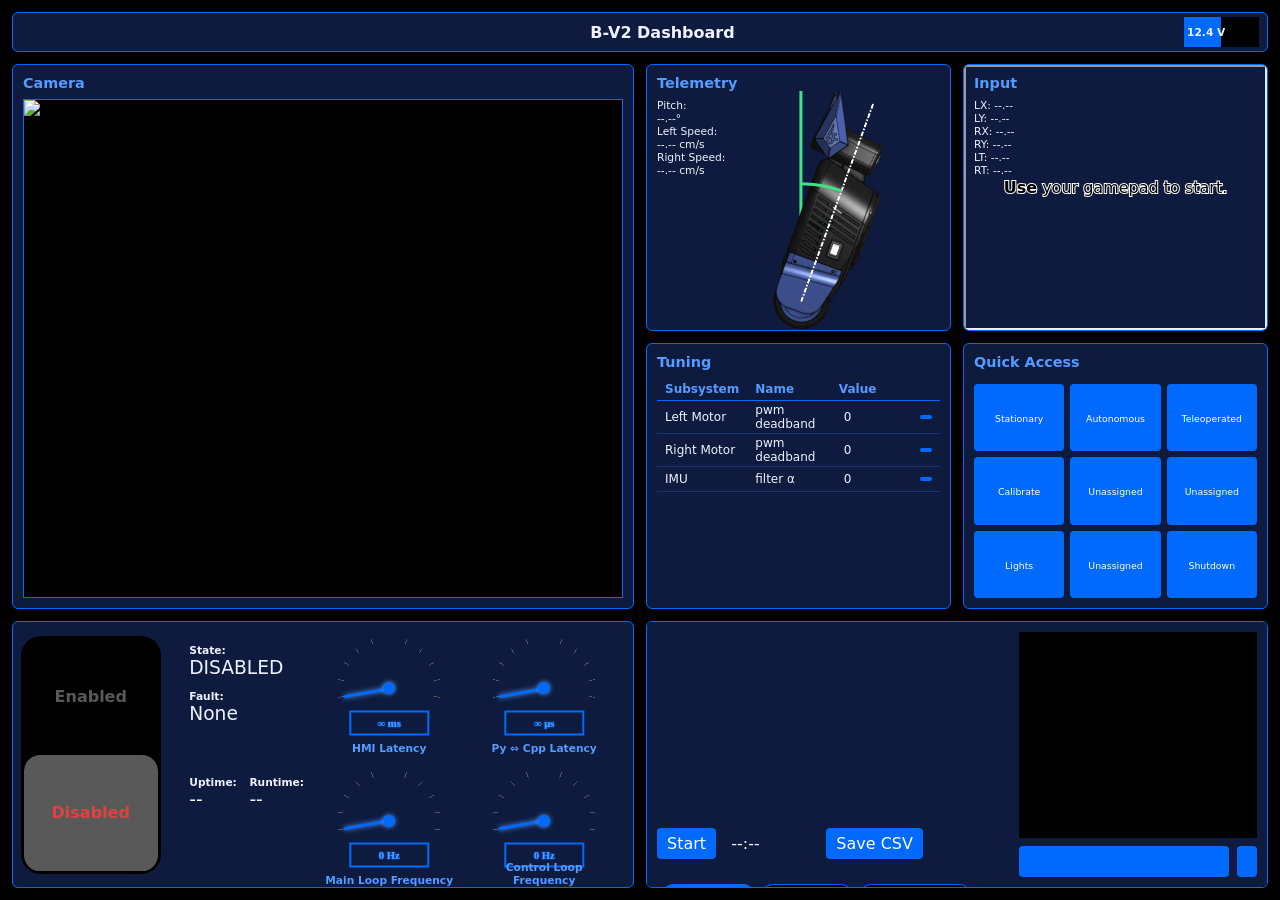
==== hmi/index.html @ c8a8ef7b "changed constants panel to tuning and only included values I need right now" ====
<!DOCTYPE html>
<html lang="en">
<head>
  <meta charset="UTF-8">
  <meta name="viewport" content="width=device-width, initial-scale=1">
  <link rel="icon" type="image/x-icon" href="images\Leaning_Left.png">

  <title>B-V2 Dashboard</title>

  <!-- setup -->
   <link rel="manifest" href="manifest.json">
   <script defer>
    if ('serviceWorker' in navigator) {
      navigator.serviceWorker.register('sw.js');
    }
  </script>

  <!-- stylesheets -->
  <link rel="stylesheet" href="style.css">

  <!-- imports/libraries -->
  <script src="https://unpkg.com/lucide@latest"></script>
  <script src="https://cdn.jsdelivr.net/npm/chart.js"></script>

  <!-- custom scripts -->
  <script src="scripts/robot_link.js" defer></script> <!-- must be first -->
  <script src="scripts/command_handler.js" defer></script>
  <script src="scripts/expand.js" defer></script>
  <script src="scripts/send.js" defer></script>
  <script src="scripts/graphing.js" defer></script>
</head>
<body>

<header>
  <span id="connection" class=""><i data-lucide="globe-off" id="connectionIcon"></i></span>

  <strong>B-V2 Dashboard</strong>

  <span id="battery">12.4 V</span>
</header>

<main>

  <section id="camera" class="panel">
    <h2>Camera</h2>
    <div class="expand" onclick="expand(this)"><i data-lucide="expand"></i></div>
    
    <img class = "feed" src="http://b-v2:2609/stream">
  </section>

  <section id="status" class="panel">
    <div class="expand" onclick="expand(this)"><i data-lucide="expand"></i></div>

    <div id="statusContainer">
      <input type="checkbox" id="enabled" onclick="">

      <div id="timing">
        <div><b>Uptime:</b> <br><span>--</span></div>
        <div><b>Runtime:</b> <br><span>--</span></div>
      </div>

      <div id="state">
        <div><b>State:</b> <br><span id="stateReadout">DISABLED</span></div>
        <div><b>Fault:</b> <br><span>None</span></div>
      </div>

      <div class="gauge" id="hmiLat" style="--p: 0.0;">
        <div class="ticks"></div>
        <div class="needle"></div>
        <div class="hub"></div>
        <span class="reading">∞ ms</span>
        <h2>HMI Latency</h2>
      </div>

      <div class="gauge" id="pipeLat" style="--p: 0.00;">
        <div class="ticks"></div>
        <div class="needle"></div>
        <div class="hub"></div>
        <span class="reading">∞ μs</span>
        <h2>Py ⇔ Cpp Latency</h2>
      </div>
      
      <div class="gauge" id="controlFreq" style="--p: 0.0;">
        <div class="ticks"></div>
        <div class="needle"></div>
        <div class="hub"></div>
        <span class="reading">0 Hz</span>
        <h2>Control Loop Frequency</h2>
      </div>

      <div class="gauge" id="robotFreq" style="--p: 0.0;">
        <div class="ticks"></div>
        <div class="needle"></div>
        <div class="hub"></div>
        <span class="reading">0 Hz</span>
        <h2>Main Loop Frequency</h2>
      </div>
    </div>
  </section>

  <section id="input" class="panel">
    <h2>Input</h2>
    <div class="expand" onclick="expand(this)"><i data-lucide="expand"></i></div>

    <!-- Controller visualization via GamePad Viewer -->
    <iframe id="controller" src="libraries/gamepad-viewer/index.html?color=white&triggers=opacity" allow="gamepad"></iframe>

    <!-- values to print in drive section -->
    <div id="inputValues">
      <!-- joysticks -->
      <div id="leftJoystickX">LX: <span id="leftJoystickXValue">--.--</span></div>
      <div id="leftJoystickY">LY: <span id="leftJoystickYValue">--.--</span></div>
      <div id="rightJoystickX">RX: <span id="rightJoystickXValue">--.--</span></div>
      <div id="rightJoystickY">RY: <span id="rightJoystickYValue">--.--</span></div>

      <!-- triggers -->
      <div id="leftTrigger">LT: <span id="leftTriggerValue">--.--</span></div>
      <div id="rightTrigger">RT: <span id="rightTriggerValue">--.--</span></div>
    </div>
    
  </section>

  <section id="telemetry" class="panel">
    <h2>Telemetry</h2>
    <div class="expand" onclick="expand(this)"><i data-lucide="expand"></i></div>
    
    <div id="telemetryValues">
      <div>Pitch:<br><span id="pitchReadout">--.--</span>°</div>
      <div>Left Speed:<br><span id="lSpeedReadout">--.--</span> cm/s</div>
      <div>Right Speed:<br><span id="rSpeedReadout">--.--</span> cm/s</div>

    </div>

    <div id="tiltStage">
      <div id="tiltGuide"></div>
      <img src="images/tilt_visualization.png" id="tiltVisualization">
      <div id="angleIndicator"></div>
    </div>
  </section>

  <section id="tuning" class="panel">
    <h2>Tuning</h2>
    <div class="expand" onclick="expand(this)"><i data-lucide="expand"></i></div>

    <div class="table-wrap">
      <table class="tuning-table">
        <thead>
          <tr>
            <th>Subsystem</th>
            <th>Name</th>
            <th>Value</th>
            <th></th>
          </tr>
        </thead>
        <tbody>
          <tr>
            <td>Left Motor</td>
            <td>pwm deadband</td>
            <td><input type="number" step="0.01" value="0"></td>
            <td><button class="row-sync" onclick="this.querySelector('svg').classList.toggle('spin')"><i data-lucide="refresh-cw"></i></button></td>
          </tr>
          <tr>
            <td>Right Motor</td>
            <td>pwm deadband</td>
            <td><input type="number" step="0.01" value="0"></td>
            <td><button class="row-sync" onclick="this.querySelector('svg').classList.toggle('spin')"><i data-lucide="refresh-cw"></i></button></td>
          </tr>
          <tr>
            <td>IMU</td>
            <td>filter α</td>
            <td><input type="number" step="0.01" value="0"></td>
            <td><button class="row-sync" onclick="this.querySelector('svg').classList.toggle('spin')"><i data-lucide="refresh-cw"></i></button></td>
          </tr>
        </tbody>
      </table>
    </div>
  </section>

  <section id="quick" class="panel">
    <h2>Quick Access</h2>
    <div class="expand" onclick="expand(this)"><i data-lucide="expand"></i></div>

    <div class="deck">
      <button class="key" data-action="state_stationary"><i data-lucide="anchor"></i><span>Stationary</span></button>
      <button class="key" data-action="state_auto"><i data-lucide="waypoints"></i><span>Autonomous</span></button>
      <button class="key" data-action="state_teleop"><i data-lucide="gamepad-2"></i><span>Teleoperated</span></button>

      <button class="key" data-action="calibrate"><i data-lucide="crosshair"></i><span>Calibrate</span></button>
      <button class="key" data-action="zero-imu"><i data-lucide="circle-dashed"></i><span>Unassigned</span></button>
      <button class="key" data-action="reset"><i data-lucide="circle-dashed"></i><span>Unassigned</span></button>

      <button class="key" data-action="lights"><i data-lucide="lightbulb"></i><span>Lights</span></button>
      <button class="key" data-action="snapshot"><i data-lucide="circle-dashed"></i><span>Unassigned</span></button>
      <button class="key" data-action="shutdown" id="EstopButton"><i data-lucide="power"></i><span>Shutdown</span></button>
  </div>
  </section>

  <section id="log" class="panel">
    <div class="expand" onclick="expand(this)"><i data-lucide="expand"></i></div>

    <div id="graphArea">
      <!-- chart via Chart.js -->
      <div id="graphContainer"><canvas id="dataChart"></canvas></div>

      <button id="start">Start</button>
      <span id="recordingTime">--:--</span>
      <button id="start">Save CSV</button>

      <div id="selections">
        <label><input type="checkbox" value="lMotorSpeed" checked="true" onchange="">lMotorSpeed</label>
        <label><input type="checkbox" value="rMotorSpeed" onchange="">rMotorSpeed</label>
        <label><input type="checkbox" value="rMotorSetpoint" onchange="">rMotorSetpoint</label>
        <label><input type="checkbox" value="lMotorSetpoint" onchange="">lMotorSetpoint</label>
      </div>
    </div>

    <span id="console"></span>
    <input type="text" id="consoleMsg">
    <button id="send"><i data-lucide="send-horizontal"></i></button>
  </section>

</main>
<script type="module">lucide.createIcons();</script>
</body>
</html>
---- hmi/style.css ----
:root {
    --blue: #006aff;
    --blue-dark: #0e1b3f;
    --blue-light: #559cff;

    --green: #41e184;
    --red: #e14141;

    --bg: #000000;
    --text: #eef2ff;
    --grey: #595959;
    --gap: 12px;
    
    --tiltStatusColour: var(--green);
    --pivot-x: 53%;
    --pivot-y: 88%;
}

* {
    box-sizing: border-box;
    margin: 0;
    padding: 0;
}

html,
body {
    height: 100%;
}

body {
    font-family: system-ui, sans-serif;
    background: var(--bg);
    color: var(--text);
    display: grid;
    grid-template-rows: auto 1fr;
    gap: var(--gap);
    padding: var(--gap);
}

header {
    display: flex;
    justify-content: space-between;
    align-items: center;
    background: var(--blue-dark);
    padding: 4px 8px;
    border-radius: 6px;
    border: 1px solid var(--blue);
}

#connection{
  color: var(--green);
  display: inline-block;
  vertical-align: bottom;
  box-sizing: content-box;
  font-size: 30px;
  width: 90pt;
  overflow: hidden;
  white-space: nowrap;
}

#connection:not(.connected) {
  color: var(--red);
  animation: disconnect 1.2s ease-in-out infinite;
}

#connection.connected {
  animation: none;
}

#battery{
  display: inline-flex;
  align-items: center;
  height: 30px;
  aspect-ratio: 500/200;
  font-size: 8pt;
  font-weight: bold;
  background: linear-gradient(90deg, var(--blue) 50%, var(--bg) 50%);
  text-indent: 3px;
}

/* ---- Main grid ---- */

main {
    display: grid;
    gap: var(--gap);
    min-height: 0;
    grid-template-columns: repeat(4, 1fr);
    grid-template-rows: repeat(3, 1fr);
    grid-template-areas: "camera camera telemetry input" 
                          "camera camera tuning quick" 
                          "status status log log";
}

.panel {
    background: var(--blue-dark);
    border: 1px solid var(--blue);
    border-radius: 6px;
    padding: 10px;
    display: flex;
    position: relative;
    flex-direction: column;
    gap: 8px;
    min-height: 0;
    overflow: auto;

    scrollbar-color: var(--blue) transparent;
    scrollbar-width: thin;
}

.panel:hover{
  box-shadow: 1px 1px 5px 2px var(--blue);
}

.expanded{
  grid-area: 1 / 1 / -1 / -1 !important;
  z-index: 10;
}

.expanded > #telemetryValues, 
  .expanded > #inputValues {
    font-size: 24pt;
  }

.panel h2 {
    font-size: 0.9rem;
    color: var(--blue-light);
}

.expand{
    position: absolute;
    top: 8px;
    right: 8px;
    color: var(--blue);
    font-weight: 100;
    font-size: 16pt;
    cursor: pointer;
    z-index: 100;

    &:hover {
        font-weight: 900;
        color: var(--blue-light);
    }
}

#camera {
    grid-area: camera;
    overflow: hidden;
}

.feed {
  flex: 1;
  min-height: 0;
  align-self: center;
  aspect-ratio: 16 / 9;
  max-width: 100%;
  background: black;
  border: 1px solid var(--blue);
  display: flex;
  align-items: center;
  justify-content: center;
}

.feed img,
.feed video {
    aspect-ratio: 16 / 9;
    width: min(100cqw, 100cqh * 16 / 9);  /* largest 16:9 box that fits inside .feed (chq is container height units) */
    height: auto;
    object-fit: cover;
}

#status{
    grid-area: status;
    overflow: hidden;
}

#statusContainer {
    position: absolute;
    top: 0;
    left: 0;
    inset: 0;
    z-index: 0;
    display: grid;
    grid-template-columns: repeat(4, 25%);
    grid-template-rows: repeat(2, 50%);
    grid-template-areas: "enabled state hmi pipe"
                          "enabled timing robo control";
}

#enabled {
    grid-area: enabled;
    appearance: none;
    position: relative;
    width: 90%;
    height: 90%;
    inset: 5%;
    margin: 0;
    padding: 0;
    border-radius: 20px;
    background: var(--bg);
    cursor: pointer;
    container-type: size; 
}

/* slider */
#enabled::before {
    content: "";
    position: absolute;
    left: 3px;
    right: 3px;
    top: 3px;
    height: calc(50% - 3px);
    border-radius: 16px;
    background: var(--grey);
    translate: 0 100%;
    transition: translate 0.2s ease-out;
}

#enabled::after {
    content: "Enabled\A Disabled";
    position: absolute;
    inset: 3px;
    white-space: pre;
    text-align: center;
    font-weight: bold;
    line-height: calc((100cqh - 6px) / 2);
    background: linear-gradient(var(--grey) 50%, var(--red) 50%);
    background-clip: text;
    color: transparent;
    pointer-events: none;
}

#enabled:checked::before {
    translate: 0 0;
}

#enabled:checked::after {
    background: linear-gradient(var(--green) 50%, #6b7280 50%);
    background-clip: text;
}

#timing {
    display: flex;
    grid-area: timing;
    padding: 15px;
}

#state {
    grid-area: state;
    padding: 15px;
}

#state div, #timing div {
    font-size: 8pt;
    padding: 5%;
}

#state span, #timing span {
    font-size: 14pt;
    padding: 5% 0;
}

#hmiLat{
    grid-area: hmi;
}

#pipeLat{
    grid-area: pipe;
}

#controlFreq{
    grid-area: control;
}

#roboFreq{
    grid-area: robot;
}

.gauge {
    --sweep: 200deg;
    --start: -100deg;

    font-size: 8pt;
    position: relative;
    aspect-ratio: 1;
    height: 100%;
    width: auto;
}

.gauge h2 {
    position: absolute;
    font-size: 8pt;
    bottom: 0;
    width: 100%;
    text-align: center;
}

.gauge .ticks {
    position: absolute;
    inset: 0;
    background: repeating-conic-gradient(
        from calc(var(--start) - 0.5deg),
        var(--grey) 0 1deg,
        transparent 0 20deg
    );
    mask:
        radial-gradient(closest-side, transparent 69%, #000 70%, #000 78%, transparent 79%),
        conic-gradient(from calc(var(--start) - 0.5deg), #000 calc(var(--sweep) + 1deg), transparent 0);
    mask-composite: intersect;
}

.gauge .needle {
    position: absolute;
    left: 50%;
    bottom: 50%;
    width: 3px;
    height: 36%;
    border-radius: 2px;
    background: var(--blue);
    box-shadow: var(--blue-light) 0 0 5px;
    transform-origin: 50% 100%;
    transform: rotate(calc(var(--start) + var(--p) * var(--sweep)));
    transition: transform 0.3s ease-out;
}

.gauge .hub {
    position: absolute;
    left: 50%;
    top: 50%;
    width: 12px;
    height: 12px;
    translate: -50% -50%;
    border-radius: 50%;
    background: var(--blue);
    box-shadow: var(--blue-light) 0 0 5px;
}
.gauge .reading {
    position: absolute;
    left: 50%;
    bottom: 5%;
    width: 60%;
    text-align: center;
    translate: -50% -50%;
    font-size: 8pt;
    font-family: Consolas;
    font-weight: bold;
    white-space: nowrap;
    color: var(--blue-light);
    text-shadow: 0 0 2px var(--blue), 0 0 2px var(--blue);
    padding: 5px;
    border: 2px solid var(--blue);
}

#input {
    grid-area: input;
}

#controller{
    position: absolute;
    right: 0;
    bottom: 0;
    height: 100%;
    aspect-ratio: 2 / 1;
    max-width: 100%;
    pointer-events: none;
    padding: 20px;
}

#telemetry {
    grid-area: telemetry;
}

#telemetry, #input{
    overflow: hidden;
}

#telemetry > h2, #input > h2,
#telemetryValues, #inputValues {
  position: relative;
  z-index: 1; /*display in front of visualization*/
  width: fit-content;
}

#telemetryValues, #inputValues {
    direction: rtl; /*push scroll bar to LHS*/
    overflow-y: auto;
    font-size: 8pt;
}

#telemetryValues > div, #inputValues > div{
    direction: ltr; /*realign content*/
}

#tiltStage {
    --tilt: 20deg;
    position: absolute;
    bottom: 0;
    left: 50%;
    translate: -50% 0;
    height: 90%;
    aspect-ratio: 261 / 730; /* the image's aspect ratio */
    pointer-events: none;
    z-index: 0;
}

#tiltStage > * {
    position: absolute;
    inset: 0;
}

#tiltVisualization {
    width: 100%;
    height: 100%;
    transform-origin: var(--pivot-x) var(--pivot-y);
    transform: rotate(var(--tilt));
}

#tiltGuide {
    background: linear-gradient(var(--tiltStatusColour), var(--tiltStatusColour))
                var(--pivot-x) 0 / 3px 90% no-repeat;
}

#angleIndicator {
    inset: auto;
    left: var(--pivot-x);
    top: var(--pivot-y);
    height: 100%;
    aspect-ratio: 1;
    translate: -50% -50%; /* center the circle on pivot */
    z-index: 5;
    background: conic-gradient(
        from min(0deg, var(--tilt)),
        var(--tiltStatusColour) max(var(--tilt), -1 * var(--tilt)),
        transparent 0
    );
    mask: radial-gradient(
        closest-side,
        transparent calc(100% - 4px),
        #000 calc(100% - 3px),
        #000 calc(100% - 1px),
        transparent 100%
    );
}

.indicator{
    display: inline-block;
    width: 6pt;
    height: 6pt;
    background-color: var(--blue-light);
    border-radius: 3pt;
}

#tuning {
    grid-area: tuning;
}

.row-sync {
  padding: 2px 6px;
  display: flex;
  align-items: center;
}

.row-sync svg {
  height: 12pt;
  width: auto;
  transition: 1s ease-in-out;
}

.row-sync svg.spin {
  transform: rotate(720deg);
}

.tuning-table td:last-child,
.tuning-table th:last-child {
  width: 1%;
  white-space: nowrap;
}

.table-wrap {
  flex: 1;
  min-height: 0;
  overflow: auto;
}

.tuning-table {
  width: 100%;
  border-collapse: collapse;
  font-size: 9pt;
}

.tuning-table th {
  position: sticky; /* freeze panes */
  top: 0;
  background: var(--blue-dark);
  color: var(--blue-light);
  text-align: left;
  padding: 4px 8px;
  border-bottom: 1px solid var(--blue);
}

.tuning-table td {
  padding: 2px 8px;
  border-bottom: 1px solid rgba(65, 105, 225, 0.3);
}

.tuning-table tbody tr:hover {
  background: rgba(65, 105, 225, 0.15);
}

/* value cells look like plain text until focused */
.tuning-table input {
  width: 100%;
  padding: 2px 4px;
  background: transparent;
  border: 1px solid transparent;
  color: var(--text);
  font: inherit;
}

.tuning-table input:hover,
.tuning-table input:focus {
  background: rgba(0, 0, 0, 0.25);
  border-color: var(--blue);
  outline: none;
}

#quick {
    grid-area: quick;
}

.deck {
    position: absolute;
    inset: 40px 10px 10px;
    display: grid;
    grid-template-columns: repeat(3, minmax(0, 1fr));
    grid-template-rows: repeat(3, minmax(0, 1fr));
    gap: 6px;
}

.key {
    min-width: 0;
    min-height: 0;
    padding: 2px;
    font-size: 7pt;
    overflow: hidden;
    display: flex;
    flex-direction: column;
    align-items: center;
    justify-content: center;
    gap: 2px;
}

.key svg {
    height: 40%;
    width: auto;
}

.expanded .key {
    font-size: 16pt;
}

#log {
    grid-area: log;
    display: grid;
    grid-template-columns: minmax(0, 1fr) 35% auto;
    grid-template-rows: minmax(0, 1fr) auto;
    grid-template-areas:
        "graph console console"
        "graph msg     send";
}

#console{
    grid-area: console;
    overflow-y: auto;
    white-space: pre-wrap;
    min-height: 0;
    padding: 10px;
    background-color: var(--bg);
}

#consoleMsg {
    grid-area: msg;
    width: 100%;
    min-width: 0;
    font: inherit;
}

#send{
    grid-area: send;
    padding: 0 10px;
    display: flex;
    align-items: center;
    overflow: hidden;
}

#send svg {
    width: 1.5em;
    height: 1.5em;
}

#send.sent > svg{
    animation: send 0.75s ease-in-out;
}

#graphArea{
    grid-area: graph;
    min-height: 0;
}

#graphContainer{
    height: 80%;
    width: 100%;
}

#dataChart{
    padding: 10px 15px;
}

#recordingTime{
    display: inline-block;
    padding: 0 10px;
    width: 100px
}

#selections {
    display: flex;
    flex-wrap: wrap;
    width: 100%;
    gap: 6px;
    padding: 25px 5px;
}

#selections label {
    padding: 4px 10px;
    font-size: 8pt;
    font-family: Consolas, monospace;
    color: var(--blue-light);
    background: var(--bg);
    border: 1px solid var(--blue);
    border-radius: 12px;
    cursor: pointer;
    user-select: none;
    transition: background 0.15s, color 0.15s;
}

#selections label:hover {
    box-shadow: 0 0 5px 2px var(--blue-dark);
}

/* hide the native checkbox, the chip itself is the control */
#selections input {
    display: none;
}

/* checked state */
#selections label:has(input:checked) {
    background: var(--blue);
    color: #fff;
}

/* general element styles */

button,
input,
select {
    font: inherit;
    padding: 6px 10px;
    background: var(--blue);
    color: #fff;
    border: none;
    border-radius: 4px;
}

button:hover,
input:hover,
select:hover {
    box-shadow: 0 0 5px 2px var(--blue-dark);
    background-color: color-mix(in srgb, var(--blue), #000 20%);
}

button {
    cursor: pointer;
}

input[type="range"] {
    padding: 0;
}

/* ---- Tablet / phone ---- */

@media (max-width: 900px) {
    body {
        height: auto;
    }
    main {
        grid-template-columns: 1fr 1fr;
        grid-template-rows: auto;
        grid-template-areas: "camera camera" "status input" "telemetry tuning" "quick log";
    }
    #camera {
        min-height: 260px;
    }
    .panel {
        min-height: 140px;
    }
}

/* animations */

@keyframes disconnect {
  0%, 100% { width: 0; margin-right: 90pt;}
  50%      { width: 90pt; margin-right: 0;}
}

@keyframes send {
  0%        { margin-left: 0;}
  80%       { margin-left: 200%;}
  100%      { margin-left: 200%;}
}
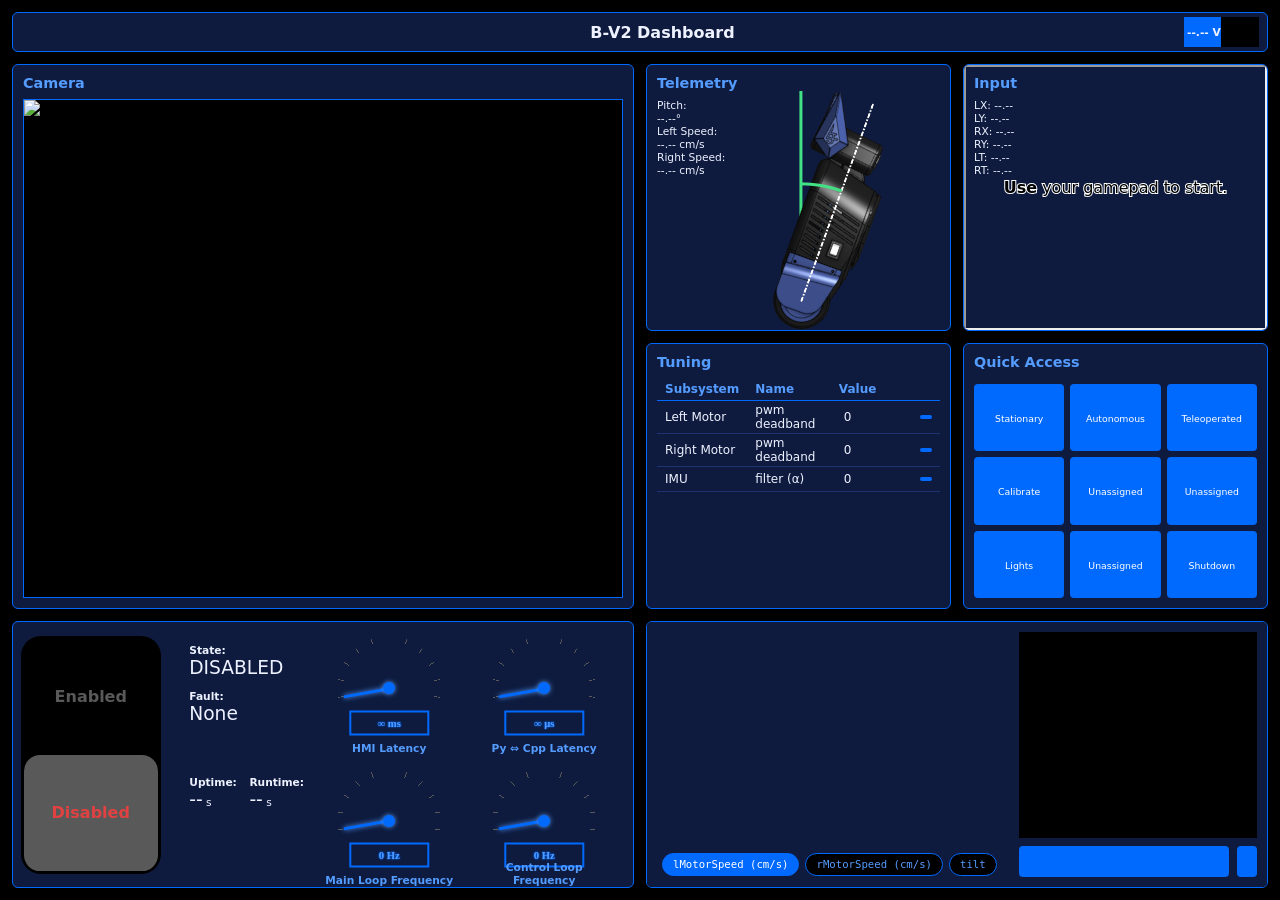
==== commit 601c5202: "prepared for graphing, data sends at 50hz  with timestamps now, correct names are displayed on HMI, " ====
--- a/hmi/index.html
+++ b/hmi/index.html
@@ -36,7 +36,7 @@
 
   <strong>B-V2 Dashboard</strong>
 
-  <span id="battery">12.4 V</span>
+  <span id="battery">--.-- V</span>
 </header>
 
 <main>
@@ -55,8 +55,8 @@
       <input type="checkbox" id="enabled" onclick="">
 
       <div id="timing">
-        <div><b>Uptime:</b> <br><span>--</span></div>
-        <div><b>Runtime:</b> <br><span>--</span></div>
+        <div><b>Uptime:</b> <br><span id="uptime">--</span> s</div>
+        <div><b>Runtime:</b> <br><span id="runtime">--</span> s</div>
       </div>
 
       <div id="state">
@@ -157,19 +157,19 @@
             <td>Left Motor</td>
             <td>pwm deadband</td>
             <td><input type="number" step="0.01" value="0"></td>
-            <td><button class="row-sync" onclick="this.querySelector('svg').classList.toggle('spin')"><i data-lucide="refresh-cw"></i></button></td>
+            <td><button class="row-sync" data-constant="left_pwm_deadband" onclick="this.querySelector('svg').classList.toggle('spin')"><i data-lucide="refresh-cw"></i></button></td>
           </tr>
           <tr>
             <td>Right Motor</td>
             <td>pwm deadband</td>
             <td><input type="number" step="0.01" value="0"></td>
-            <td><button class="row-sync" onclick="this.querySelector('svg').classList.toggle('spin')"><i data-lucide="refresh-cw"></i></button></td>
+            <td><button class="row-sync" data-constant="right_pwm_deadband" onclick="this.querySelector('svg').classList.toggle('spin')"><i data-lucide="refresh-cw"></i></button></td>
           </tr>
           <tr>
             <td>IMU</td>
-            <td>filter α</td>
+            <td>filter (α)</td>
             <td><input type="number" step="0.01" value="0"></td>
-            <td><button class="row-sync" onclick="this.querySelector('svg').classList.toggle('spin')"><i data-lucide="refresh-cw"></i></button></td>
+            <td><button class="row-sync" data-constant="filter_alpha" onclick="this.querySelector('svg').classList.toggle('spin')"><i data-lucide="refresh-cw"></i></button></td>
           </tr>
         </tbody>
       </table>
@@ -202,16 +202,13 @@
       <!-- chart via Chart.js -->
       <div id="graphContainer"><canvas id="dataChart"></canvas></div>
 
-      <button id="start">Start</button>
-      <span id="recordingTime">--:--</span>
+      <div id="selections">
+        <label><input type="checkbox" value="lMotorSpeed" checked="true" onchange="">lMotorSpeed (cm/s)</label>
+        <label><input type="checkbox" value="rMotorSpeed" onchange="">rMotorSpeed (cm/s)</label>
+        <label><input type="checkbox" value="tilt" onchange="">tilt</label>
+      </div>
+
       <button id="start">Save CSV</button>
-
-      <div id="selections">
-        <label><input type="checkbox" value="lMotorSpeed" checked="true" onchange="">lMotorSpeed</label>
-        <label><input type="checkbox" value="rMotorSpeed" onchange="">rMotorSpeed</label>
-        <label><input type="checkbox" value="rMotorSetpoint" onchange="">rMotorSetpoint</label>
-        <label><input type="checkbox" value="lMotorSetpoint" onchange="">lMotorSetpoint</label>
-      </div>
     </div>
 
     <span id="console"></span>
--- a/hmi/style.css
+++ b/hmi/style.css
@@ -507,7 +507,7 @@
 }
 
 /* value cells look like plain text until focused */
-.tuning-table input {
+input[type="number"] {
   width: 100%;
   padding: 2px 4px;
   background: transparent;
@@ -516,8 +516,8 @@
   font: inherit;
 }
 
-.tuning-table input:hover,
-.tuning-table input:focus {
+input[type="number"] input:hover,
+input[type="number"] input:focus {
   background: rgba(0, 0, 0, 0.25);
   border-color: var(--blue);
   outline: none;
@@ -615,10 +615,10 @@
     padding: 10px 15px;
 }
 
-#recordingTime{
+#recordingTime {
     display: inline-block;
-    padding: 0 10px;
-    width: 100px
+    width: 80px;
+    text-align: right;
 }
 
 #selections {
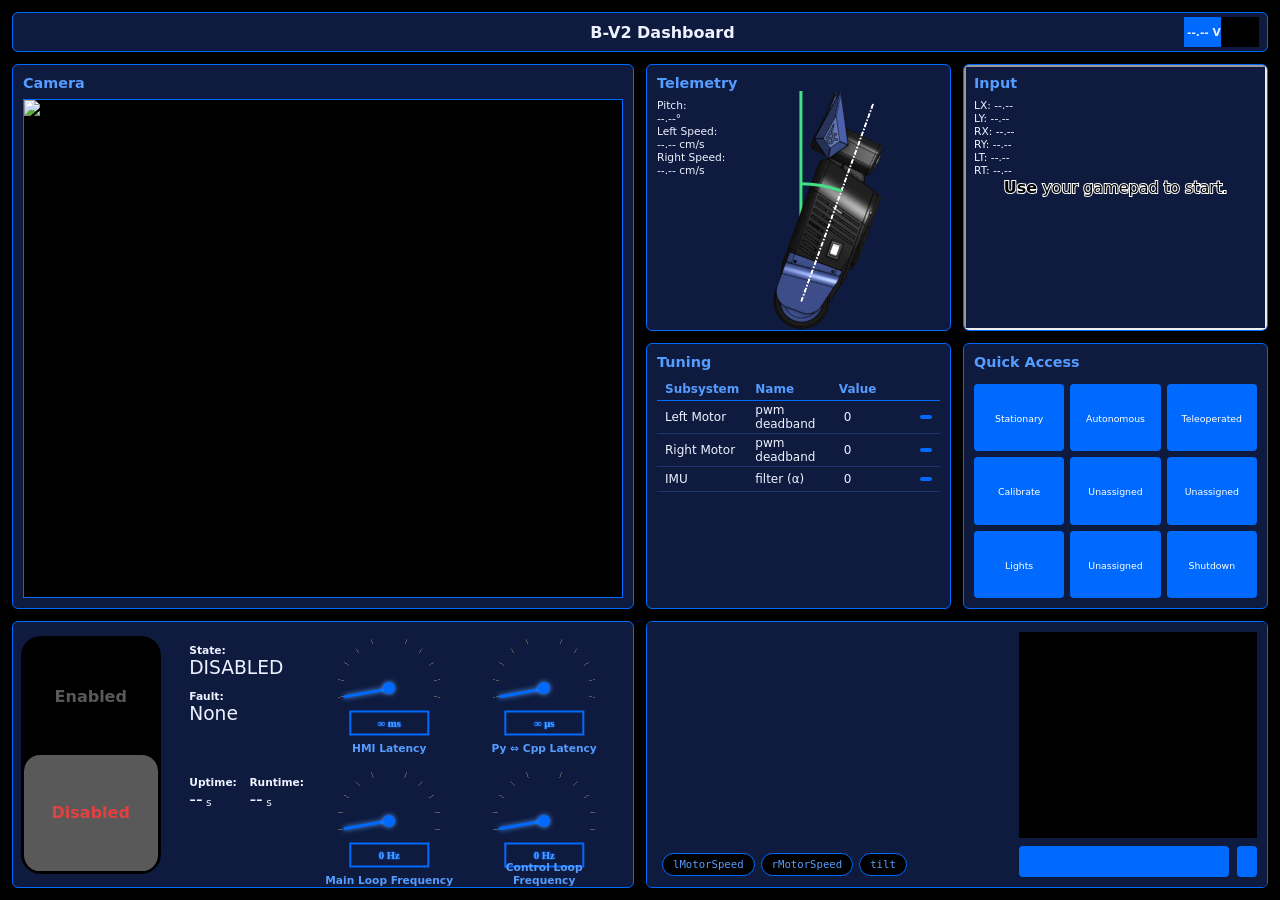
==== commit dcc3fd3f: "graphing added" ====
--- a/hmi/index.html
+++ b/hmi/index.html
@@ -203,12 +203,12 @@
       <div id="graphContainer"><canvas id="dataChart"></canvas></div>
 
       <div id="selections">
-        <label><input type="checkbox" value="lMotorSpeed" checked="true" onchange="">lMotorSpeed (cm/s)</label>
-        <label><input type="checkbox" value="rMotorSpeed" onchange="">rMotorSpeed (cm/s)</label>
+        <label><input type="checkbox" value="lspeed" onchange="">lMotorSpeed</label>
+        <label><input type="checkbox" value="rspeed" onchange="">rMotorSpeed</label>
         <label><input type="checkbox" value="tilt" onchange="">tilt</label>
       </div>
 
-      <button id="start">Save CSV</button>
+      <button id="pause"><i data-lucide="pause"></i></button>
     </div>
 
     <span id="console"></span>
--- a/hmi/style.css
+++ b/hmi/style.css
@@ -92,6 +92,7 @@
 }
 
 .panel {
+    isolation: isolate;
     background: var(--blue-dark);
     border: 1px solid var(--blue);
     border-radius: 6px;
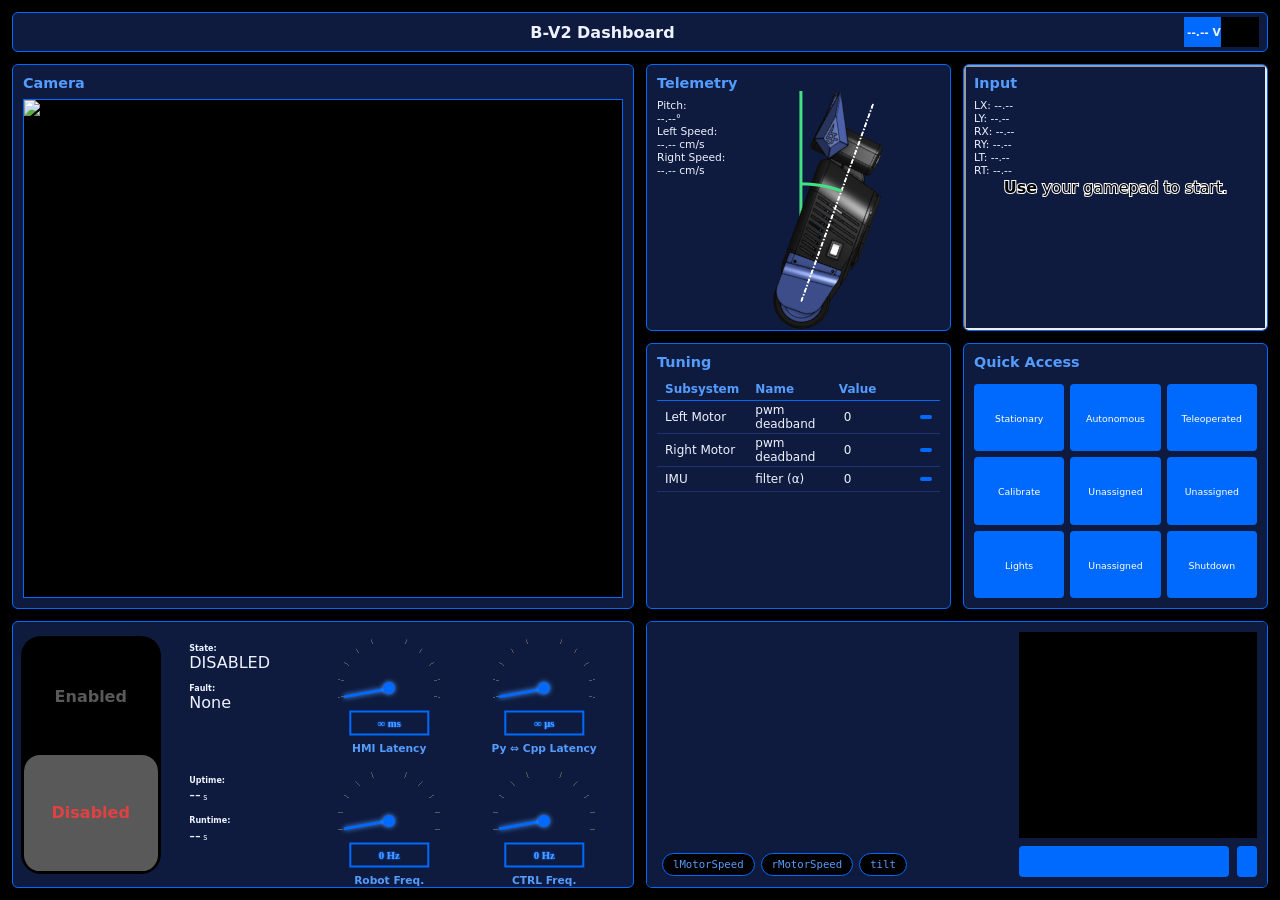
==== commit ce649dd3: "added busy signal for second browser connection, fixed motor directions" ====
--- a/hmi/index.html
+++ b/hmi/index.html
@@ -85,7 +85,7 @@
         <div class="needle"></div>
         <div class="hub"></div>
         <span class="reading">0 Hz</span>
-        <h2>Control Loop Frequency</h2>
+        <h2>CTRL Freq.</h2>
       </div>
 
       <div class="gauge" id="robotFreq" style="--p: 0.0;">
@@ -93,7 +93,7 @@
         <div class="needle"></div>
         <div class="hub"></div>
         <span class="reading">0 Hz</span>
-        <h2>Main Loop Frequency</h2>
+        <h2>Robot Freq.</h2>
       </div>
     </div>
   </section>
--- a/hmi/style.css
+++ b/hmi/style.css
@@ -48,34 +48,39 @@
 }
 
 #connection{
-  color: var(--green);
-  display: inline-block;
-  vertical-align: bottom;
-  box-sizing: content-box;
-  font-size: 30px;
-  width: 90pt;
-  overflow: hidden;
-  white-space: nowrap;
+    color: var(--green);
+    display: inline-block;
+    vertical-align: bottom;
+    box-sizing: content-box;
+    font-size: 30px;
+    width: 90pt;
+    overflow: hidden;
+    white-space: nowrap;
 }
 
 #connection:not(.connected) {
   color: var(--red);
-  animation: disconnect 1.2s ease-in-out infinite;
+  animation: disconnect 1.2s ease-in infinite;
+}
+
+#connection.busy {
+    width: auto;
+    animation: busy 5s ease-in-out infinite;
 }
 
 #connection.connected {
-  animation: none;
+    animation: none;
 }
 
 #battery{
-  display: inline-flex;
-  align-items: center;
-  height: 30px;
-  aspect-ratio: 500/200;
-  font-size: 8pt;
-  font-weight: bold;
-  background: linear-gradient(90deg, var(--blue) 50%, var(--bg) 50%);
-  text-indent: 3px;
+    display: inline-flex;
+    align-items: center;
+    height: 30px;
+    aspect-ratio: 500/200;
+    font-size: 8pt;
+    font-weight: bold;
+    background: linear-gradient(90deg, var(--blue) 50%, var(--bg) 50%);
+    text-indent: 3px;
 }
 
 /* ---- Main grid ---- */
@@ -241,6 +246,7 @@
 
 #timing {
     display: flex;
+    flex-direction: column;
     grid-area: timing;
     padding: 15px;
 }
@@ -251,12 +257,12 @@
 }
 
 #state div, #timing div {
-    font-size: 8pt;
+    font-size: 6pt;
     padding: 5%;
 }
 
 #state span, #timing span {
-    font-size: 14pt;
+    font-size: 12pt;
     padding: 5% 0;
 }
 
@@ -712,6 +718,13 @@
   50%      { width: 90pt; margin-right: 0;}
 }
 
+@keyframes busy {
+  0%, 100% { transform: rotate(0deg);}
+  40%      { transform: rotate(180deg);}
+  60%      { transform: rotate(180deg);}
+  80%      { transform: rotate(0deg);}
+}
+
 @keyframes send {
   0%        { margin-left: 0;}
   80%       { margin-left: 200%;}
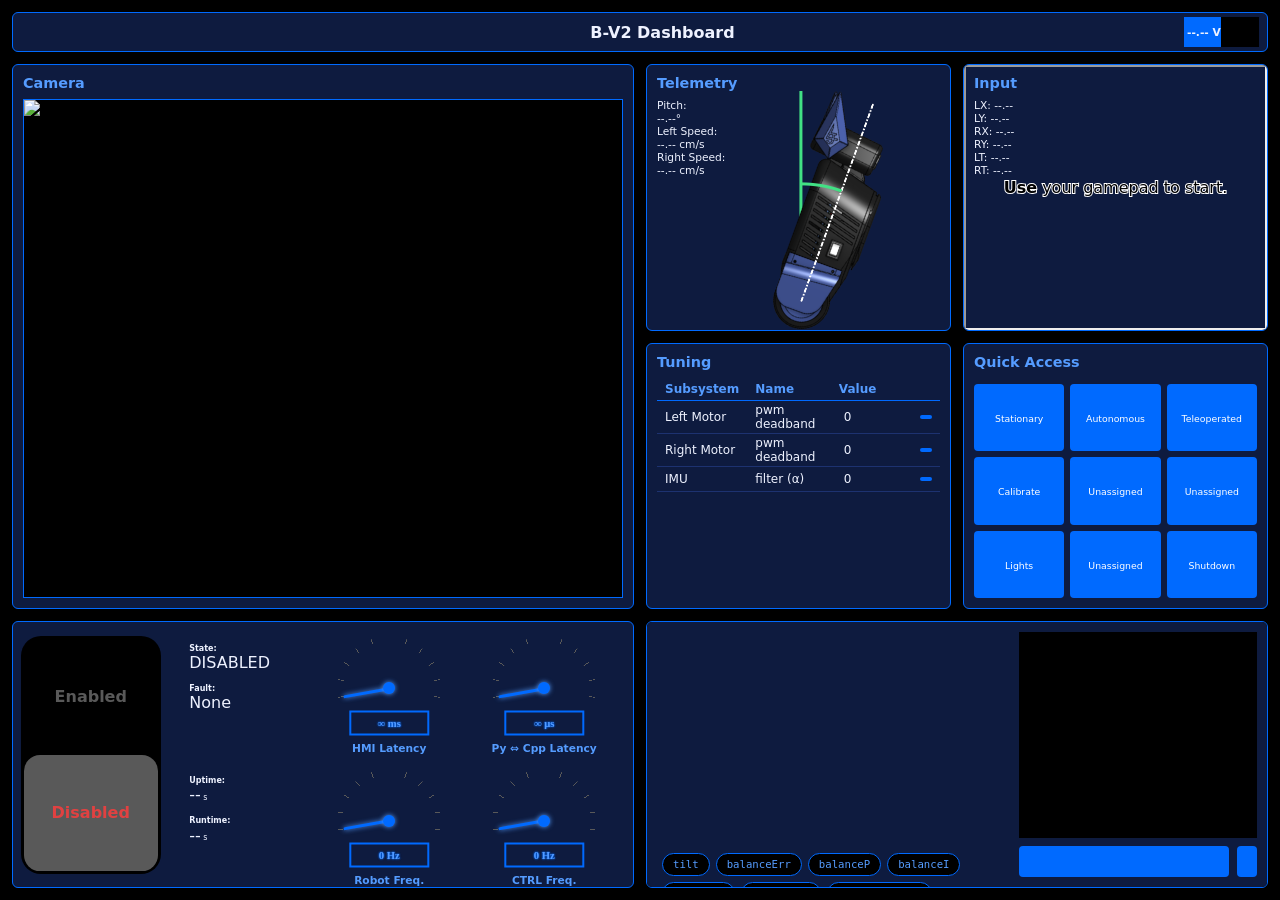
==== commit 054b3acf: "balance achieved." ====
--- a/hmi/index.html
+++ b/hmi/index.html
@@ -203,9 +203,15 @@
       <div id="graphContainer"><canvas id="dataChart"></canvas></div>
 
       <div id="selections">
+        <label><input type="checkbox" value="tilt" onchange="">tilt</label>
+        <label><input type="checkbox" value="err">balanceErr</label>
+        <label><input type="checkbox" value="p">balanceP</label>
+        <label><input type="checkbox" value="i">balanceI</label>
+        <label><input type="checkbox" value="d">balanceD</label>
+        <label><input type="checkbox" value="sp_balance">balanceSP</label>
+        <label><input type="checkbox" value="output_balance_duty">balanceOutput</label>
         <label><input type="checkbox" value="lspeed" onchange="">lMotorSpeed</label>
         <label><input type="checkbox" value="rspeed" onchange="">rMotorSpeed</label>
-        <label><input type="checkbox" value="tilt" onchange="">tilt</label>
       </div>
 
       <button id="pause"><i data-lucide="pause"></i></button>
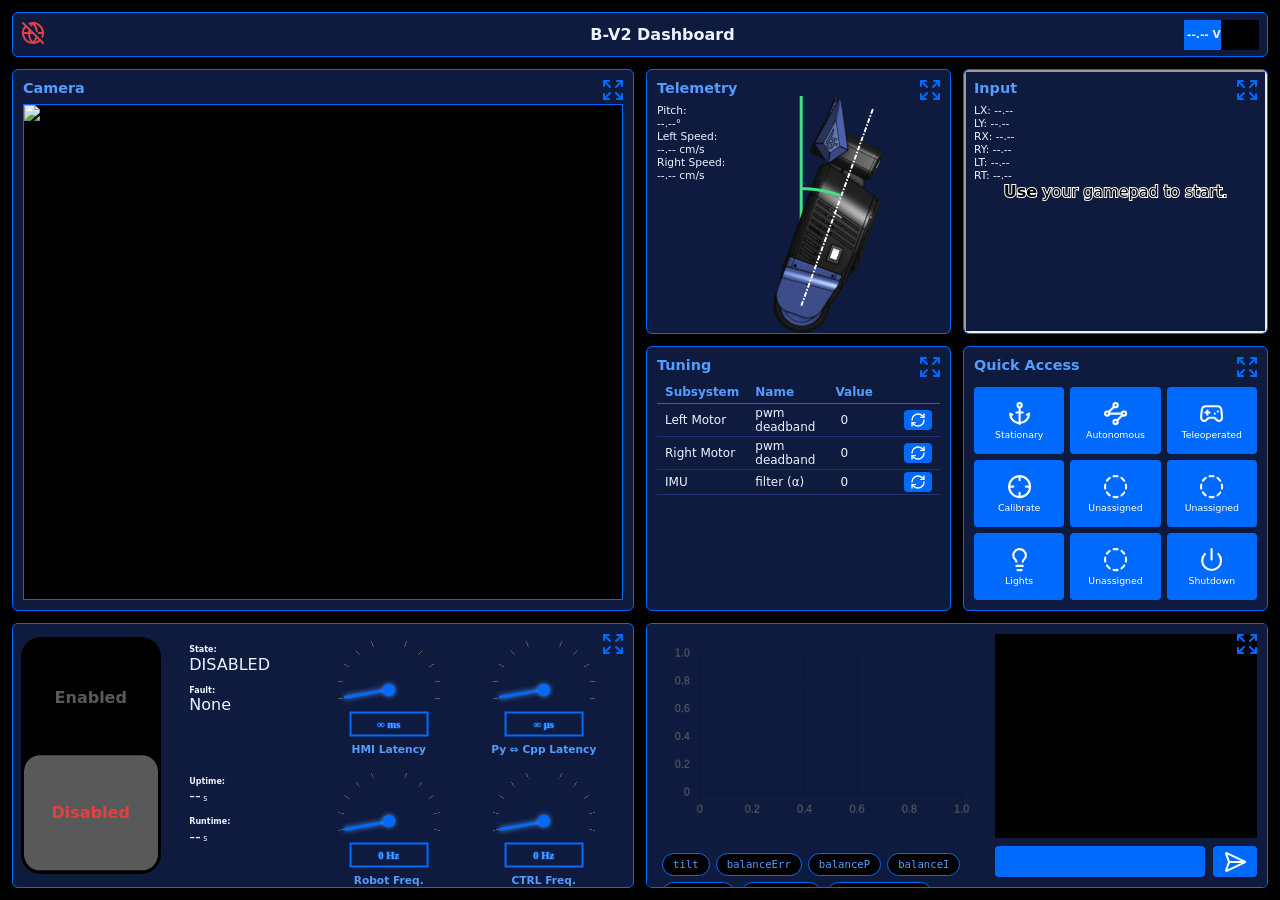
==== commit e4be01c7: "offline charts and icons" ====
--- a/hmi/index.html
+++ b/hmi/index.html
@@ -19,8 +19,8 @@
   <link rel="stylesheet" href="style.css">
 
   <!-- imports/libraries -->
-  <script src="https://unpkg.com/lucide@latest"></script>
-  <script src="https://cdn.jsdelivr.net/npm/chart.js"></script>
+  <script src="libraries/lucide.min.js"></script>
+  <script src="libraries/chart.umd.js"></script>
 
   <!-- custom scripts -->
   <script src="scripts/robot_link.js" defer></script> <!-- must be first -->
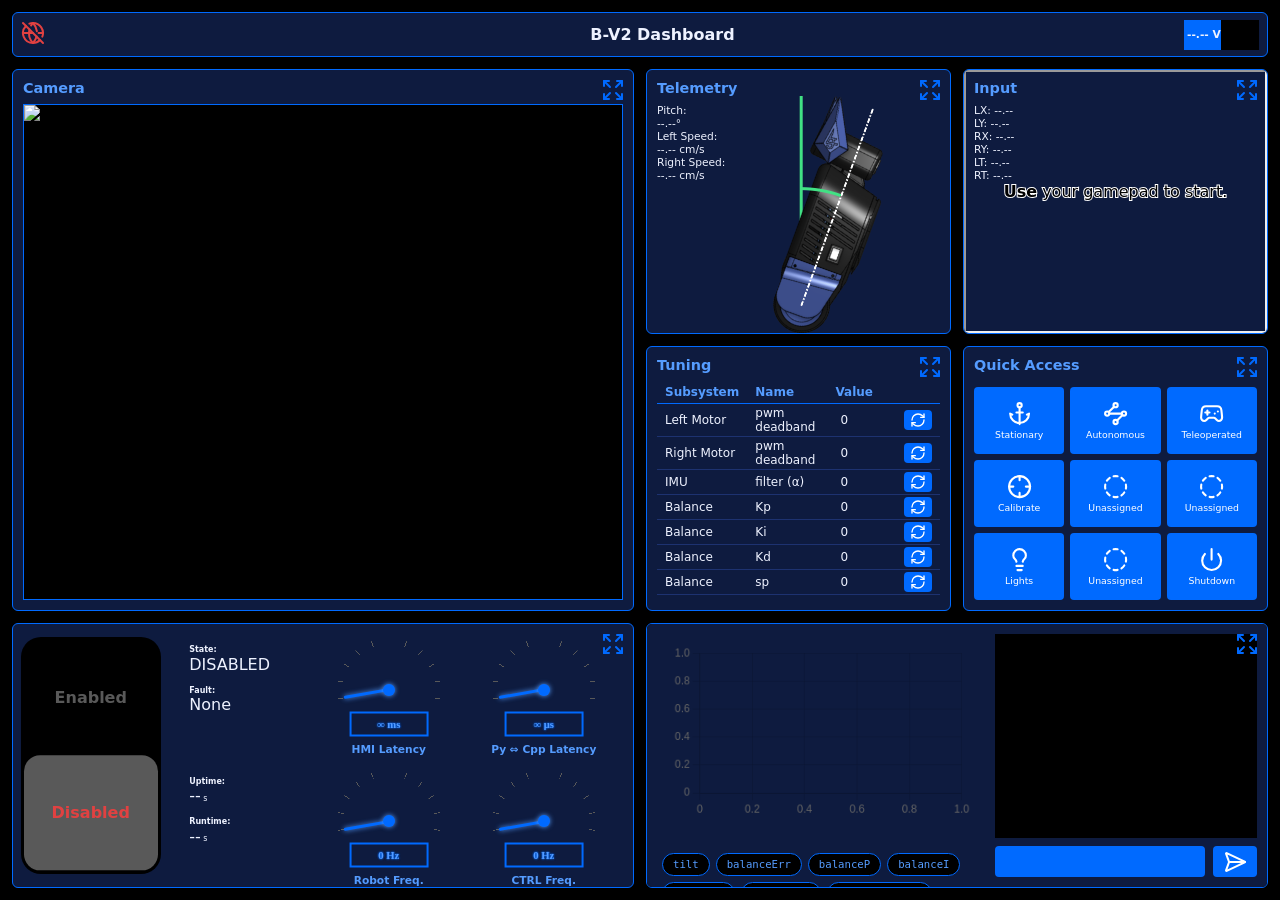
==== commit 925badbf: "remote tuning functional, split build.sh, run.sh, and build_and_run.sh from build.sh" ====
--- a/hmi/index.html
+++ b/hmi/index.html
@@ -28,6 +28,7 @@
   <script src="scripts/expand.js" defer></script>
   <script src="scripts/send.js" defer></script>
   <script src="scripts/graphing.js" defer></script>
+  <script src="scripts/tuning.js" defer></script>
 </head>
 <body>
 
@@ -156,20 +157,44 @@
           <tr>
             <td>Left Motor</td>
             <td>pwm deadband</td>
-            <td><input type="number" step="0.01" value="0"></td>
-            <td><button class="row-sync" data-constant="left_pwm_deadband" onclick="this.querySelector('svg').classList.toggle('spin')"><i data-lucide="refresh-cw"></i></button></td>
+            <td><input type="number" step="0.001" value="0"></td>
+            <td><button class="row-sync" data-constant="left_pwm_deadband"><i data-lucide="refresh-cw"></i></button></td>
           </tr>
           <tr>
             <td>Right Motor</td>
             <td>pwm deadband</td>
-            <td><input type="number" step="0.01" value="0"></td>
-            <td><button class="row-sync" data-constant="right_pwm_deadband" onclick="this.querySelector('svg').classList.toggle('spin')"><i data-lucide="refresh-cw"></i></button></td>
+            <td><input type="number" step="0.001" value="0"></td>
+            <td><button class="row-sync" data-constant="right_pwm_deadband"><i data-lucide="refresh-cw"></i></button></td>
           </tr>
           <tr>
             <td>IMU</td>
             <td>filter (α)</td>
-            <td><input type="number" step="0.01" value="0"></td>
-            <td><button class="row-sync" data-constant="filter_alpha" onclick="this.querySelector('svg').classList.toggle('spin')"><i data-lucide="refresh-cw"></i></button></td>
+            <td><input type="number" step="0.001" value="0"></td>
+            <td><button class="row-sync" data-constant="filter_alpha"><i data-lucide="refresh-cw"></i></button></td>
+          </tr>
+          <tr>
+            <td>Balance</td>
+            <td>Kp</td>
+            <td><input type="number" step="0.001" value="0"></td>
+            <td><button class="row-sync" data-constant="k_p_balance"><i data-lucide="refresh-cw"></i></button></td>
+          </tr>
+          <tr>
+            <td>Balance</td>
+            <td>Ki</td>
+            <td><input type="number" step="0.001" value="0"></td>
+            <td><button class="row-sync" data-constant="k_i_balance"><i data-lucide="refresh-cw"></i></button></td>
+          </tr>
+          <tr>
+            <td>Balance</td>
+            <td>Kd</td>
+            <td><input type="number" step="0.001" value="0"></td>
+            <td><button class="row-sync" data-constant="k_d_balance"><i data-lucide="refresh-cw"></i></button></td>
+          </tr>
+          <tr>
+            <td>Balance</td>
+            <td>sp</td>
+            <td><input type="number" step="0.001" value="0"></td>
+            <td><button class="row-sync" data-constant="sp_balance"><i data-lucide="refresh-cw"></i></button></td>
           </tr>
         </tbody>
       </table>
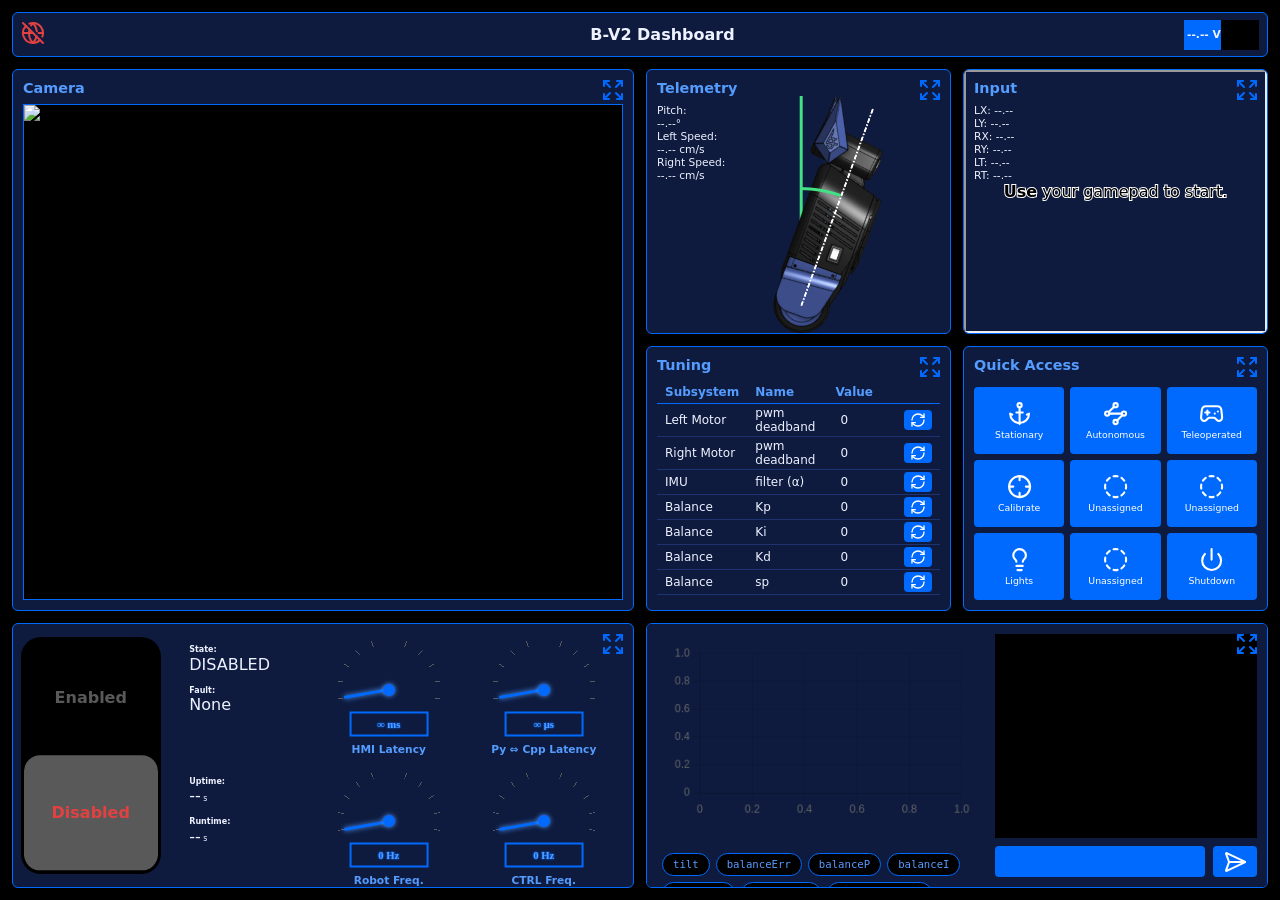
==== commit a119b650: "fixed alpha key name" ====
--- a/hmi/index.html
+++ b/hmi/index.html
@@ -170,7 +170,7 @@
             <td>IMU</td>
             <td>filter (α)</td>
             <td><input type="number" step="0.001" value="0"></td>
-            <td><button class="row-sync" data-constant="filter_alpha"><i data-lucide="refresh-cw"></i></button></td>
+            <td><button class="row-sync" data-constant="imu_filter_alpha"><i data-lucide="refresh-cw"></i></button></td>
           </tr>
           <tr>
             <td>Balance</td>
